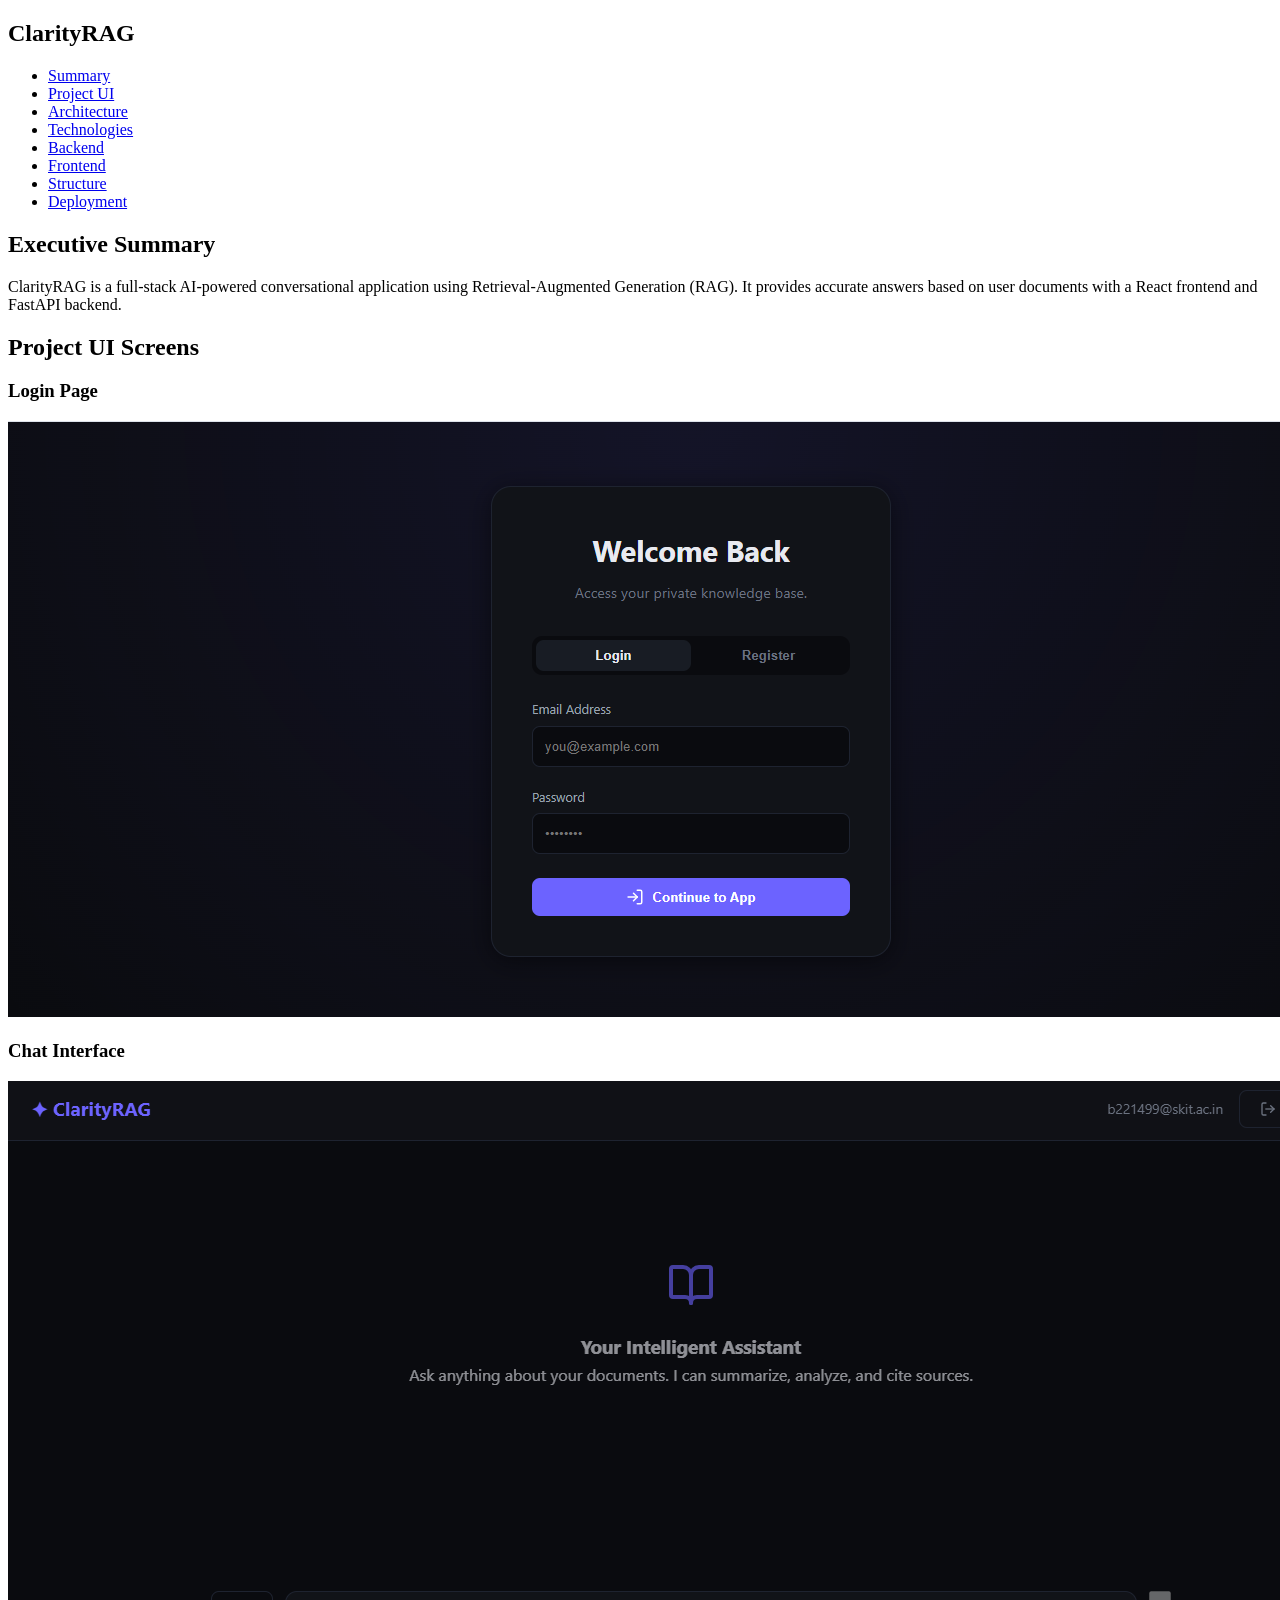
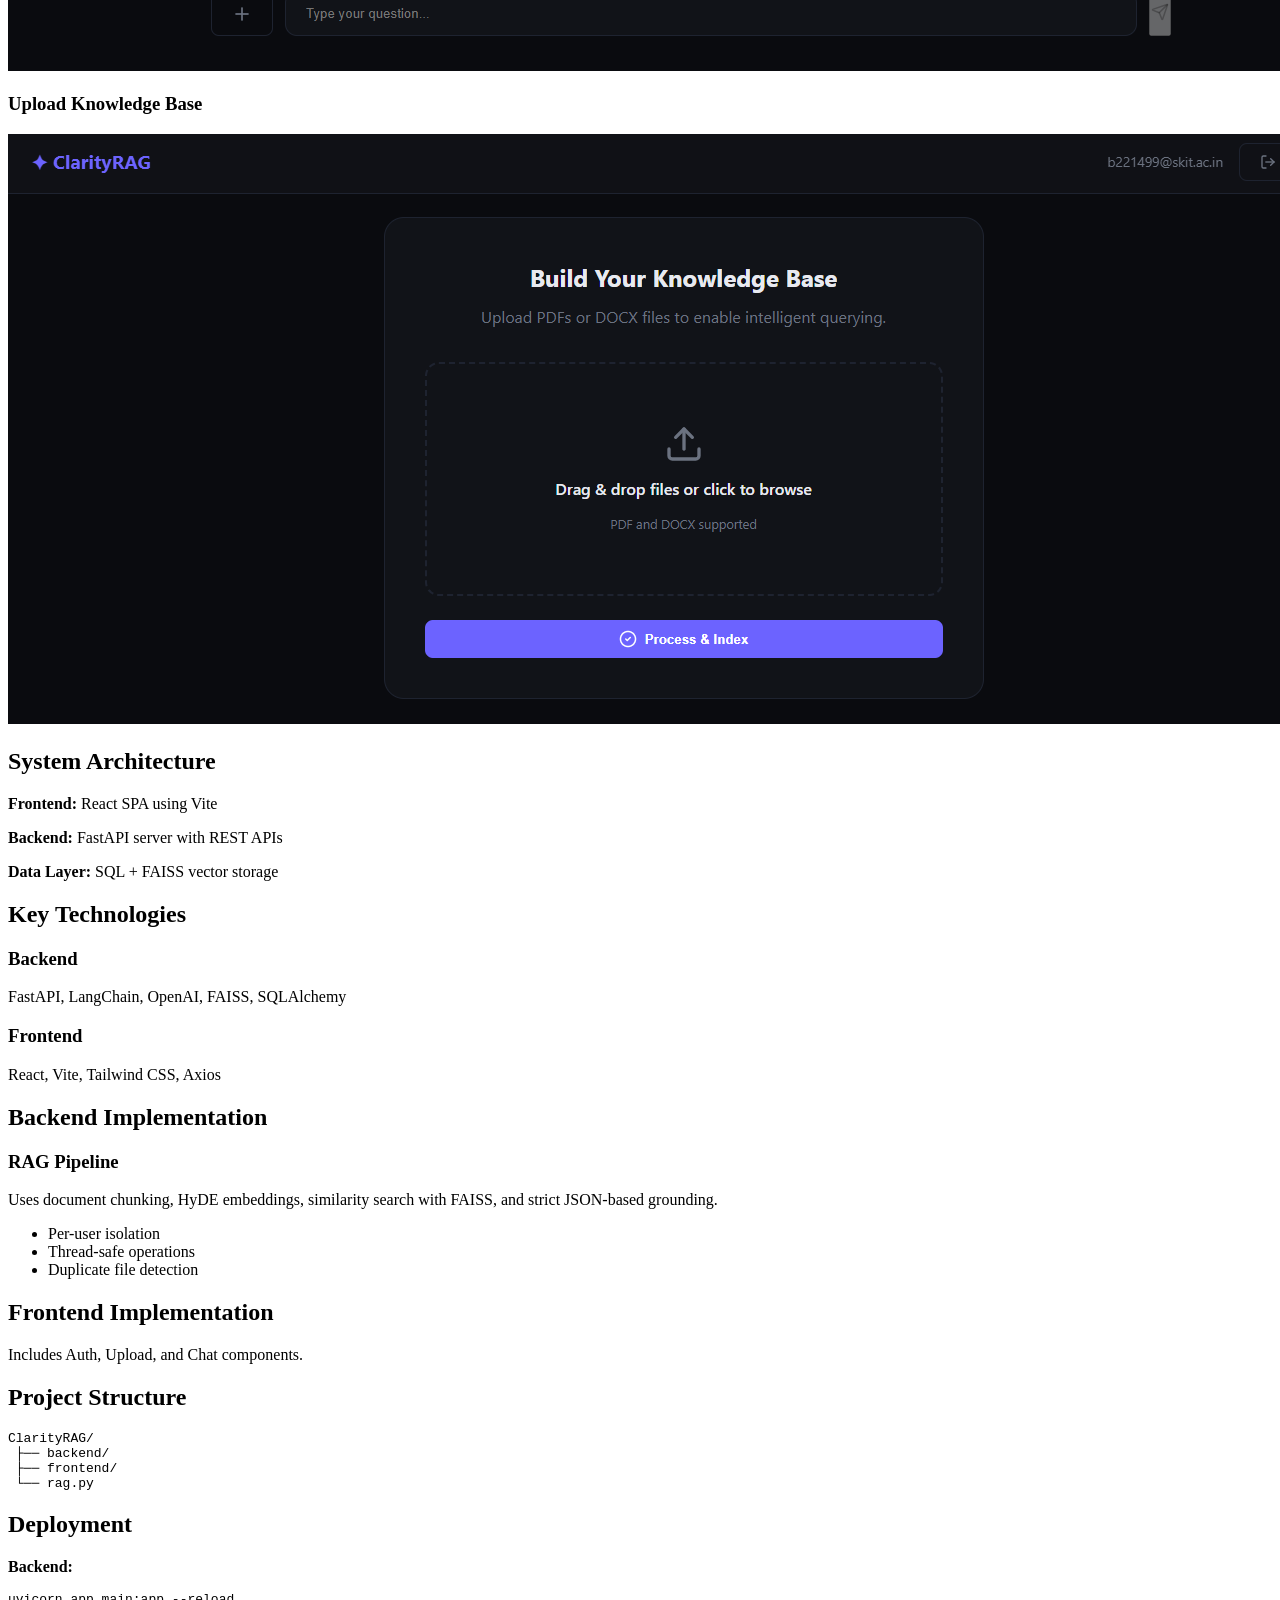
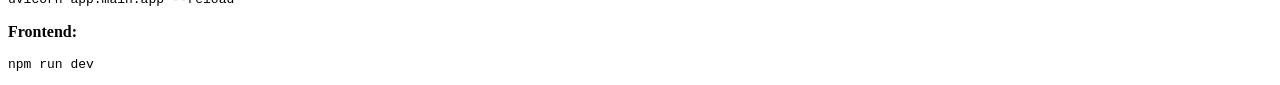
==== Assignments/Day_3/index.html @ 76bad670 "feat: add ClarityRAG project documentation HTML page" ====
<!DOCTYPE html>
<html lang="en">
<head>
  <meta charset="UTF-8">
  <title>ClarityRAG Documentation</title>
  <link rel="stylesheet" href="styles.css">
</head>

<body>

<nav>
  <h2>ClarityRAG</h2>
  <ul>
    <li><a href="#summary">Summary</a></li>
    <li><a href="#screens">Project UI</a></li>
    <li><a href="#architecture">Architecture</a></li>
    <li><a href="#tech">Technologies</a></li>
    <li><a href="#backend">Backend</a></li>
    <li><a href="#frontend">Frontend</a></li>
    <li><a href="#structure">Structure</a></li>
    <li><a href="#deployment">Deployment</a></li>
  </ul>
</nav>

<main>

<section id="summary">
  <h2>Executive Summary</h2>
  <p>
    ClarityRAG is a full-stack AI-powered conversational application using Retrieval-Augmented Generation (RAG).
    It provides accurate answers based on user documents with a React frontend and FastAPI backend.
  </p>
</section>

<!-- 🔥 NEW SECTION FOR IMAGES -->
<section id="screens">
  <h2>Project UI Screens</h2>

  <div class="image-card">
    <h3>Login Page</h3>
    <img src="images/login.png" alt="Login UI">
  </div>

  <div class="image-card">
    <h3>Chat Interface</h3>
    <img src="images/chat.png" alt="Chat UI">
  </div>

  <div class="image-card">
    <h3>Upload Knowledge Base</h3>
    <img src="images/upload.png" alt="Upload UI">
  </div>

</section>

<section id="architecture">
  <h2>System Architecture</h2>
  <p><strong>Frontend:</strong> React SPA using Vite</p>
  <p><strong>Backend:</strong> FastAPI server with REST APIs</p>
  <p><strong>Data Layer:</strong> SQL + FAISS vector storage</p>
</section>

<section id="tech">
  <h2>Key Technologies</h2>

  <h3>Backend</h3>
  <p>FastAPI, LangChain, OpenAI, FAISS, SQLAlchemy</p>

  <h3>Frontend</h3>
  <p>React, Vite, Tailwind CSS, Axios</p>
</section>

<section id="backend">
  <h2>Backend Implementation</h2>

  <h3>RAG Pipeline</h3>
  <p>
    Uses document chunking, HyDE embeddings, similarity search with FAISS, and strict JSON-based grounding.
  </p>

  <ul>
    <li>Per-user isolation</li>
    <li>Thread-safe operations</li>
    <li>Duplicate file detection</li>
  </ul>
</section>

<section id="frontend">
  <h2>Frontend Implementation</h2>
  <p>Includes Auth, Upload, and Chat components.</p>
</section>

<section id="structure">
  <h2>Project Structure</h2>

<pre>
ClarityRAG/
 ├── backend/
 ├── frontend/
 └── rag.py
</pre>

</section>

<section id="deployment">
  <h2>Deployment</h2>

  <p><strong>Backend:</strong></p>
  <pre>uvicorn app.main:app --reload</pre>

  <p><strong>Frontend:</strong></p>
  <pre>npm run dev</pre>
</section>

</main>

</body>
</html>
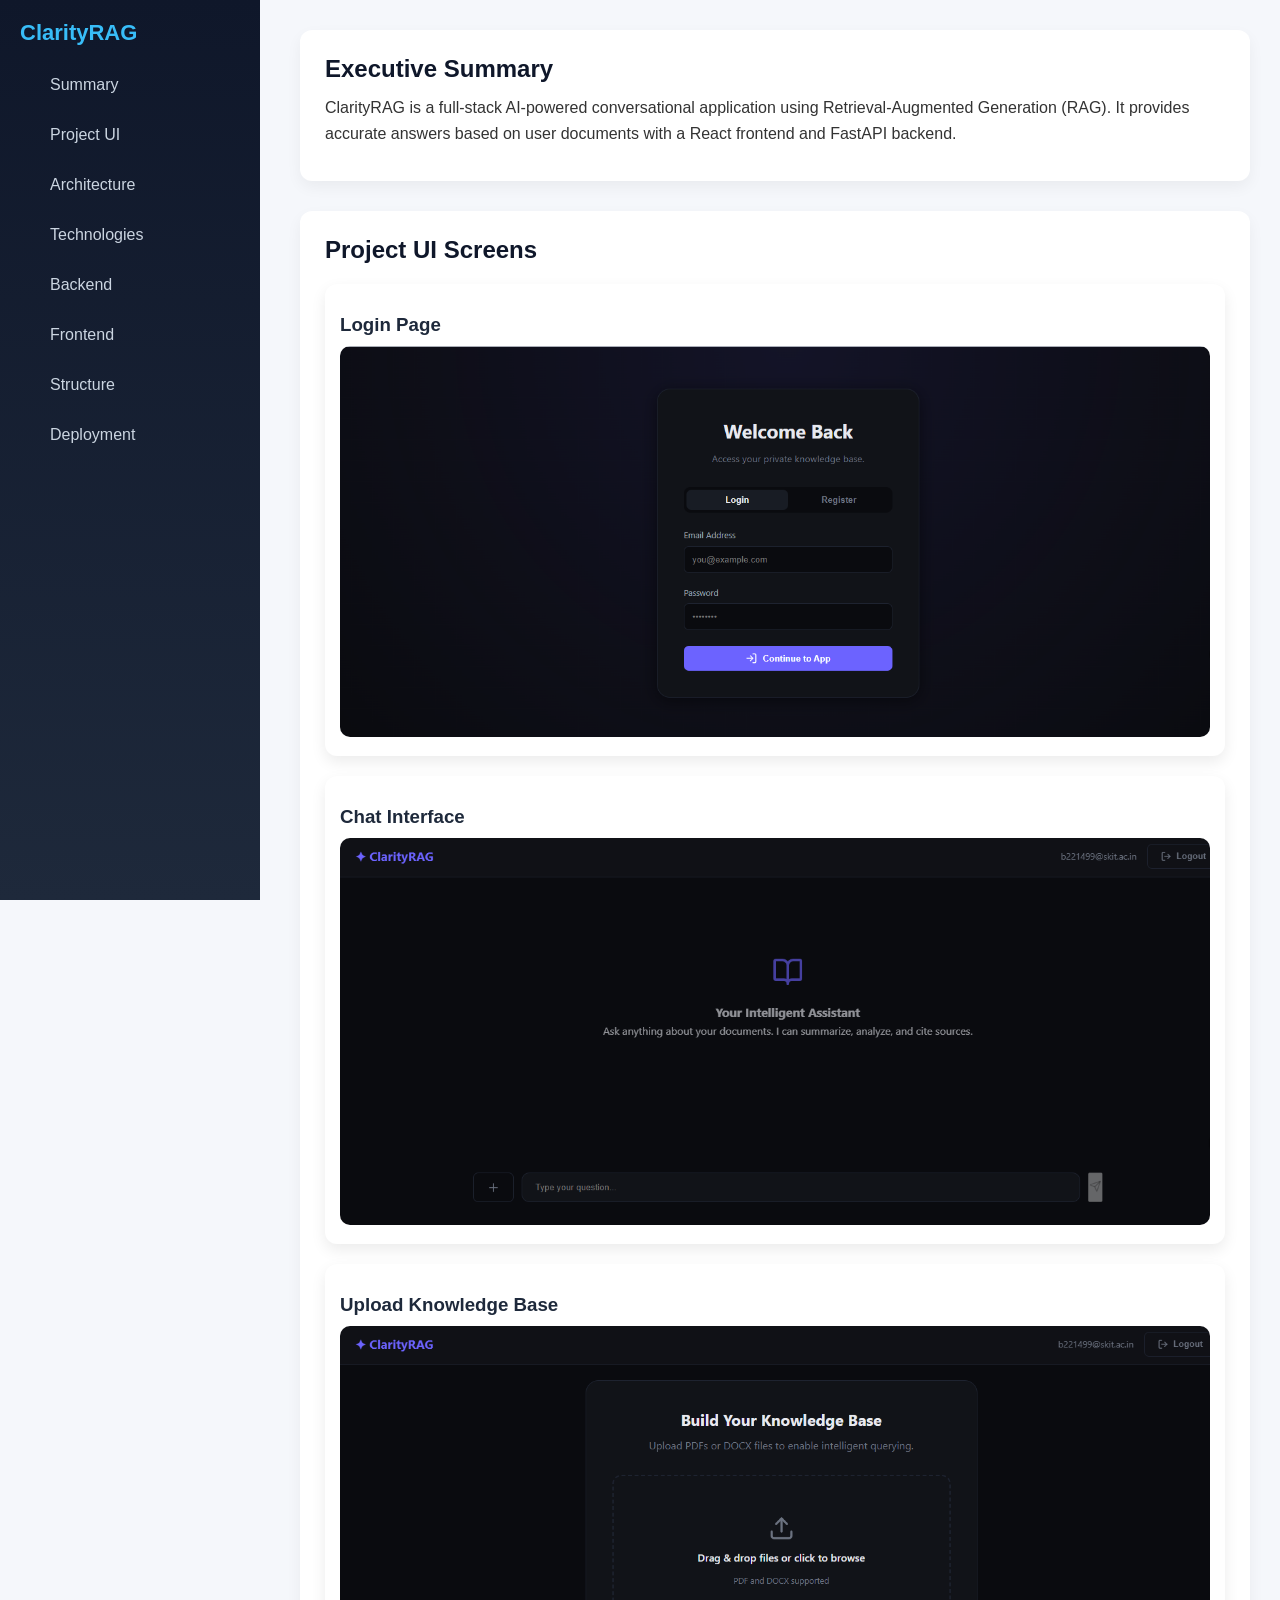
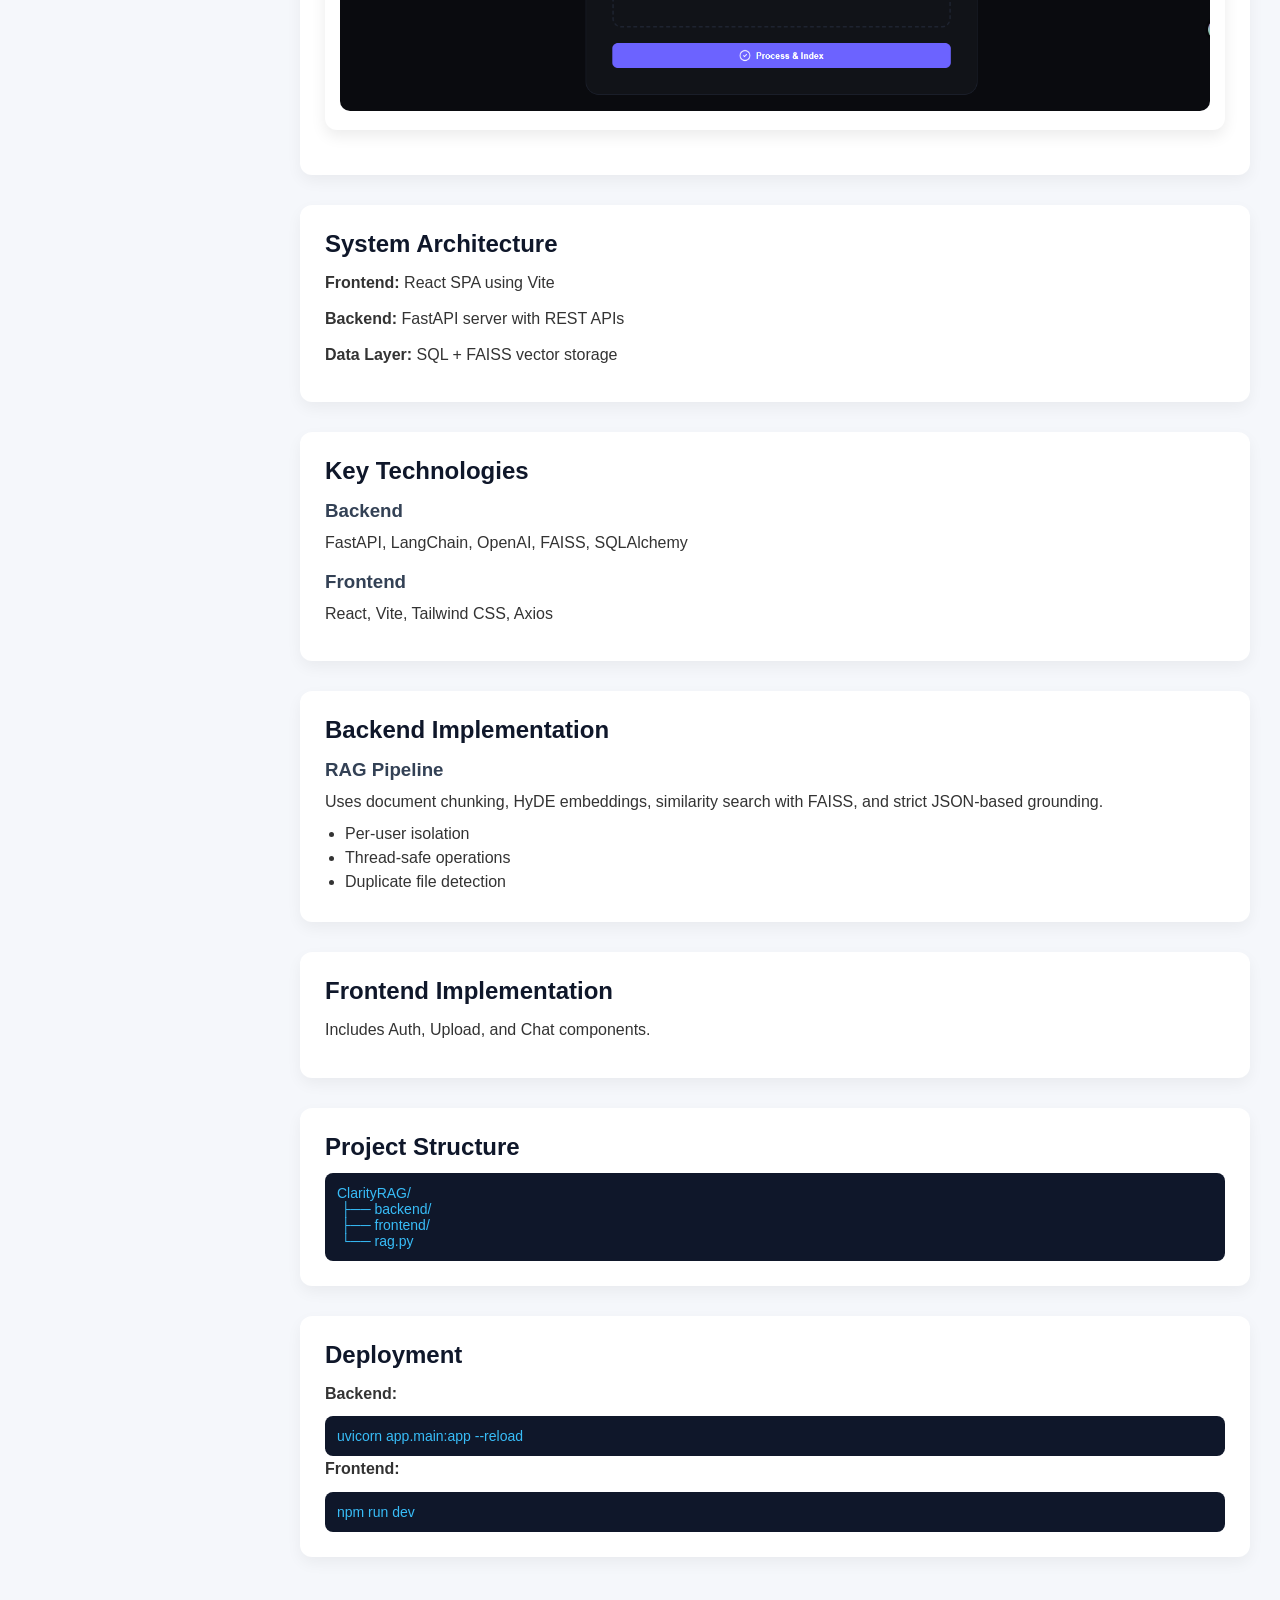
==== commit b0ead86a: "feat: add ClarityRAG documentation page with CSS" ====
--- a/Assignments/Day_3/index.html
+++ b/Assignments/Day_3/index.html
@@ -3,7 +3,7 @@
 <head>
   <meta charset="UTF-8">
   <title>ClarityRAG Documentation</title>
-  <link rel="stylesheet" href="styles.css">
+  <link rel="stylesheet" href="style.css">
 </head>
 
 <body>
--- a/Assignments/Day_3/style.css
+++ b/Assignments/Day_3/style.css
@@ -0,0 +1,151 @@
+* {
+  margin: 0;
+  padding: 0;
+  box-sizing: border-box;
+  font-family: 'Segoe UI', sans-serif;
+}
+
+body {
+  display: flex;
+  background: #f5f7fb;
+  color: #333;
+}
+
+nav {
+  width: 260px;
+  height: 100vh;
+  background: linear-gradient(180deg, #0f172a, #1e293b);
+  color: white;
+  padding: 20px;
+  position: fixed;
+}
+
+nav h2 {
+  margin-bottom: 20px;
+  color: #38bdf8;
+  font-size: 22px;
+}
+
+nav ul {
+  list-style: none;
+}
+
+nav ul li {
+  margin: 12px 0;
+}
+
+nav ul li a {
+  text-decoration: none;
+  color: #cbd5e1;
+  display: block;
+  padding: 10px;
+  border-radius: 6px;
+  transition: all 0.3s ease;
+}
+
+/* Hover Effect */
+nav ul li a:hover {
+  background: #38bdf8;
+  color: #000;
+}
+
+/* Main Content */
+main {
+  margin-left: 270px;
+  padding: 30px;
+  width: 100%;
+}
+
+/* Sections */
+section {
+  margin-bottom: 30px;
+  padding: 25px;
+  background: #ffffff;
+  border-radius: 12px;
+  box-shadow: 0 6px 15px rgba(0,0,0,0.05);
+}
+
+section h2 {
+  margin-bottom: 12px;
+  color: #0f172a;
+}
+
+section h3 {
+  margin-top: 15px;
+  margin-bottom: 8px;
+  color: #334155;
+}
+
+p {
+  line-height: 1.6;
+  margin-bottom: 10px;
+}
+
+/* List Styling */
+ul {
+  padding-left: 20px;
+}
+
+ul li {
+  margin-bottom: 6px;
+}
+
+/* Code Block */
+pre {
+  background: #0f172a;
+  color: #38bdf8;
+  padding: 12px;
+  border-radius: 8px;
+  overflow-x: auto;
+  margin-top: 10px;
+  font-size: 14px;
+}
+
+/* Image Section */
+.image-card {
+  margin: 20px 0;
+  padding: 15px;
+  background: #ffffff;
+  border-radius: 12px;
+  box-shadow: 0 6px 15px rgba(0,0,0,0.08);
+}
+
+.image-card h3 {
+  margin-bottom: 10px;
+  color: #1e293b;
+}
+
+/* Images */
+.image-card img {
+  width: 100%;
+  border-radius: 10px;
+  transition: transform 0.3s ease, box-shadow 0.3s ease;
+}
+
+/* Hover effect */
+.image-card img:hover {
+  transform: scale(1.02);
+  box-shadow: 0 8px 20px rgba(0,0,0,0.15);
+}
+
+/* Smooth scroll */
+html {
+  scroll-behavior: smooth;
+}
+
+/* Responsive Design */
+@media (max-width: 768px) {
+  body {
+    flex-direction: column;
+  }
+
+  nav {
+    position: relative;
+    width: 100%;
+    height: auto;
+  }
+
+  main {
+    margin-left: 0;
+  }
+}
